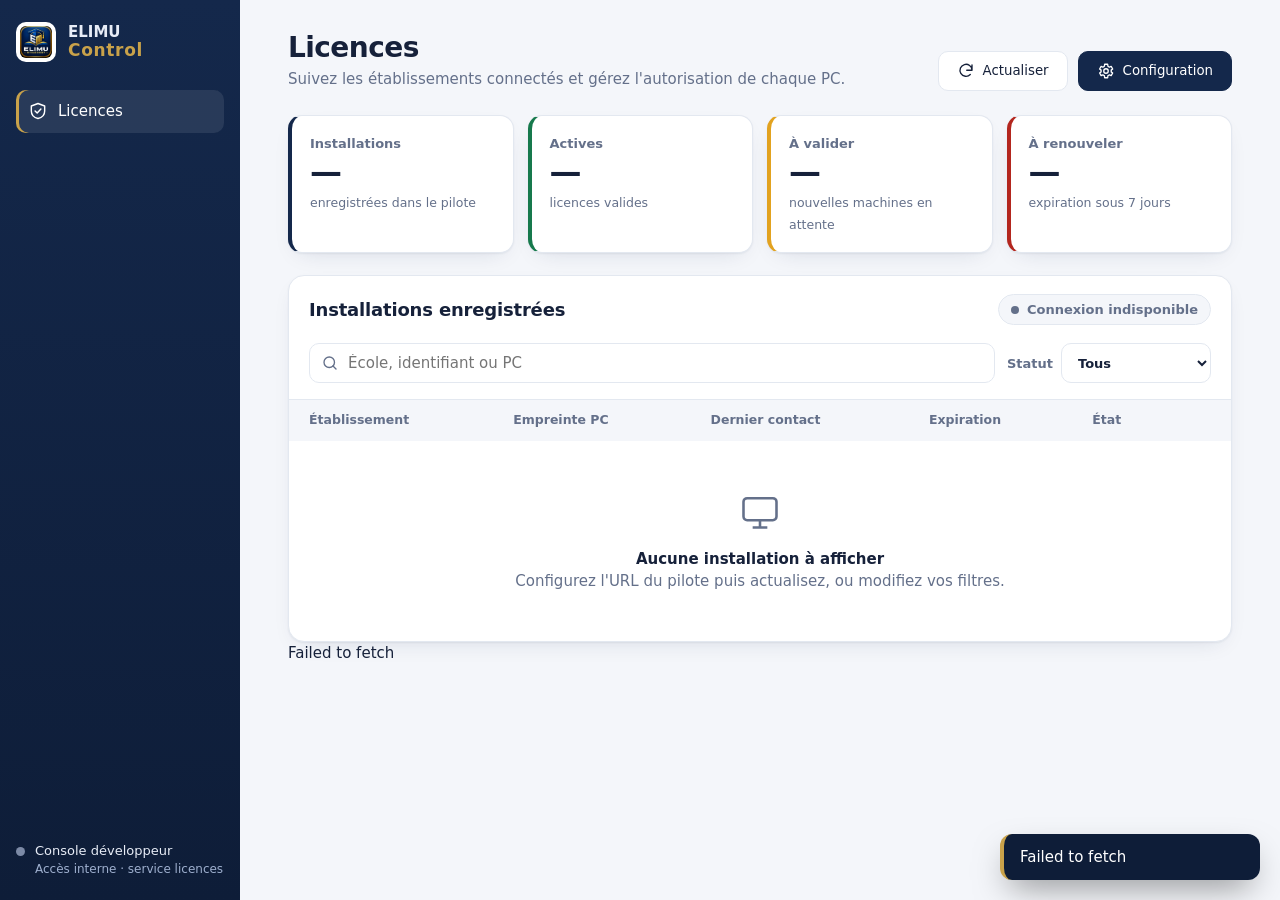
==== index.html @ 023a1b3f "Add files via upload" ====
<!doctype html>
<html lang="fr">
<head>
  <meta charset="utf-8">
  <meta name="viewport" content="width=device-width, initial-scale=1">
  <title>ELIMU Control — Pilote licences</title>
  <link rel="icon" href="./assets/elimu-logo.png">
  <link rel="stylesheet" href="./styles.css?v=20261015-pro">
</head>
<body>
  <div class="shell">
    <aside class="rail">
      <div class="mark"><img src="./assets/elimu-logo.png" alt="ELIMU"><span>ELIMU<b>Control</b></span></div>
      <nav class="rail-nav" aria-label="Navigation"><a href="#" class="on" aria-current="page"><svg viewBox="0 0 24 24"><path d="M12 3l8 3v6c0 4.5-3.2 8-8 9-4.8-1-8-4.5-8-9V6z"/><path d="M8.5 12l2.5 2.5 4.5-5"/></svg>Licences</a></nav>
      <div class="rail-bottom"><span class="dot" id="railDot"></span><div>Console développeur<small>Accès interne · service licences</small></div></div>
    </aside>

    <main>
      <header class="topline">
        <div>
          <h1>Licences</h1>
          <p class="intro">Suivez les établissements connectés et gérez l'autorisation de chaque PC.</p>
        </div>
        <div class="actions">
          <button id="refresh" class="button secondary" type="button"><svg viewBox="0 0 24 24" class="ic"><path d="M20 11a8 8 0 10-2.3 5.7M20 4v7h-7"/></svg><span>Actualiser</span></button>
          <button id="settings" class="button" type="button"><svg viewBox="0 0 24 24" class="ic"><circle cx="12" cy="12" r="3"/><path d="M19 12a7 7 0 00-.1-1.2l2-1.5-2-3.4-2.3 1a7 7 0 00-2-1.2L14.2 3h-4l-.4 2.7a7 7 0 00-2 1.2l-2.3-1-2 3.4 2 1.5a7 7 0 000 2.4l-2 1.5 2 3.4 2.3-1a7 7 0 002 1.2l.4 2.7h4l.4-2.7a7 7 0 002-1.2l2.3 1 2-3.4-2-1.5c.1-.4.1-.8.1-1.2z"/></svg><span>Configuration</span></button>
        </div>
      </header>

      <section class="metrics" aria-label="Résumé">
        <article><span>Installations</span><strong id="total">—</strong><small>enregistrées dans le pilote</small></article>
        <article class="ok"><span>Actives</span><strong id="active">—</strong><small>licences valides</small></article>
        <article class="warn"><span>À valider</span><strong id="pending">—</strong><small>nouvelles machines en attente</small></article>
        <article class="alert"><span>À renouveler</span><strong id="renew">—</strong><small>expiration sous 7 jours</small></article>
      </section>

      <section class="panel table-panel">
        <div class="panel-heading">
          <div><h2>Installations enregistrées</h2><p class="sub" id="count"></p></div>
          <span id="state" class="state">Connexion non configurée</span>
        </div>
        <div class="filters">
          <label class="search"><span class="sr">Rechercher</span><svg viewBox="0 0 24 24" class="ic"><circle cx="11" cy="11" r="7"/><path d="M20 20l-4-4"/></svg><input id="search" type="search" placeholder="École, identifiant ou PC"></label>
          <label class="sel"><span>Statut</span><select id="status"><option value="">Tous</option><option value="EN_ATTENTE">En attente</option><option value="ACTIF">Actif</option><option value="DESACTIVE">Désactivé</option></select></label>
        </div>
        <div class="table-wrap">
          <table>
            <thead><tr><th>Établissement</th><th>Empreinte PC</th><th>Dernier contact</th><th>Expiration</th><th>État</th><th><span class="sr">Actions</span></th></tr></thead>
            <tbody id="rows"></tbody>
          </table>
          <div id="empty" class="empty" hidden><svg viewBox="0 0 24 24"><rect x="3" y="5" width="18" height="12" rx="2"/><path d="M8 21h8M12 17v4"/></svg><b>Aucune installation à afficher</b><p>Configurez l'URL du pilote puis actualisez, ou modifiez vos filtres.</p></div>
        </div>
      </section>
      <div id="message" class="sr" role="status" aria-live="polite"></div>
    </main>
  </div>

  <div id="toasts" class="toasts" aria-hidden="true"></div>

  <dialog id="configDialog">
    <form method="dialog" id="configForm">
      <div class="dialog-head"><div><h2>Connexion au pilote</h2><p>Accès développeur</p></div><button value="cancel" class="close" aria-label="Fermer">×</button></div>
      <label>URL Apps Script pilote<input id="apiUrl" required placeholder="https://script.google.com/macros/s/.../exec"></label>
      <label>Clé API interne <span class="muted">facultatif</span><input id="apiKey" type="password" placeholder="PILOT_API_KEY" autocomplete="off"></label>
      <p class="dialog-help">Cette configuration reste dans ce navigateur. Elle ne concerne aucun des trois portails de l'établissement client.</p>
      <div class="dialog-foot"><button value="cancel" class="button secondary" formnovalidate>Annuler</button><button class="button" value="default">Enregistrer et tester</button></div>
    </form>
  </dialog>

  <dialog id="editDialog">
    <form method="dialog" id="editForm">
      <div class="dialog-head"><div><h2>Gérer l'accès</h2><p>Autorisation du PC</p></div><button value="cancel" class="close" aria-label="Fermer">×</button></div>
      <input id="editSchool" type="hidden"><input id="editPc" type="hidden">
      <p id="editIdentity" class="identity"></p>

      <label>Accès
        <select id="editStatus"><option value="EN_ATTENTE">En attente</option><option value="ACTIF">Actif</option><option value="DESACTIVE">Désactivé</option></select>
      </label>
      <label>Date d'expiration<input id="editDate" type="date"></label>
      <div class="chips" id="dateChips" aria-label="Raccourcis de durée">
        <button type="button" data-days="30">+30 jours</button><button type="button" data-days="90">+90 jours</button><button type="button" data-days="365">+1 an</button>
      </div>

      <p class="hint" id="editHint">En attente : installation restaurée ou nouvellement détectée. Passez à Actif uniquement après vérification de l'établissement et de l'empreinte PC.</p>
      <label class="check" id="verifyRow" hidden><input type="checkbox" id="verify"><span>J'ai vérifié l'établissement et l'empreinte PC.</span></label>

      <div class="diff" id="diff" aria-live="polite"></div>
      <div class="feedback" id="feedback" role="status" aria-live="polite" hidden></div>

      <div class="dialog-foot">
        <button value="cancel" class="button secondary" id="cancel-edit" formnovalidate>Annuler</button>
        <button id="save-edit" class="button save" value="default" disabled><span class="spin" aria-hidden="true"></span><svg viewBox="0 0 24 24" class="tick"><path d="M5 12.5l4.5 4.5L19 7.5"/></svg><span class="lbl">Enregistrer l'accès</span></button>
      </div>
    </form>
  </dialog>

  <script src="./config.js"></script><script src="./app.js"></script><script src="./ui.js"></script>
</body>
</html>
---- styles.css ----
:root{--navy:#14284b;--navy2:#0e1d38;--gold:#c9a24a;--bg:#f4f6fa;--card:#fff;--ink:#16213a;--mut:#64708a;--line:#e3e8f0;--ok:#16794c;--okbg:#e4f5ec;--warn:#9a6200;--warnbg:#fff2d6;--bad:#b3261e;--badbg:#fde8e6;--ring:#3b6fd4;--sh:0 1px 2px rgba(20,40,75,.06),0 8px 24px -12px rgba(20,40,75,.18);color-scheme:light}
@media (prefers-color-scheme:dark){:root{--bg:#0b1324;--card:#121c33;--ink:#e8edf7;--mut:#93a1bd;--line:#223152;--okbg:#10382a;--warnbg:#3b2d0c;--badbg:#401a18;--ok:#5fd39b;--warn:#f0b955;--bad:#ff8d85;--ring:#7fa6f0;--sh:0 8px 24px -12px rgba(0,0,0,.6);color-scheme:dark}}
*{box-sizing:border-box}
body{margin:0;background:var(--bg);color:var(--ink);font:15px/1.5 "Segoe UI Variable","Segoe UI",system-ui,-apple-system,Roboto,sans-serif;-webkit-font-smoothing:antialiased}
h1,h2,p{margin:0}
.sr{position:absolute;width:1px;height:1px;overflow:hidden;clip:rect(0 0 0 0);white-space:nowrap}
:focus-visible{outline:2px solid var(--ring);outline-offset:2px;border-radius:6px}
.ic{width:18px;height:18px;fill:none;stroke:currentColor;stroke-width:1.8;stroke-linecap:round;stroke-linejoin:round;flex:none}

.shell{display:grid;grid-template-columns:240px 1fr;min-height:100vh}
.rail{background:linear-gradient(180deg,var(--navy),var(--navy2));color:#e8edf7;padding:22px 16px;display:flex;flex-direction:column;gap:28px;position:sticky;top:0;height:100vh}
.mark{display:flex;align-items:center;gap:12px;font-weight:600;line-height:1.1}
.mark img{width:40px;height:40px;object-fit:contain;border-radius:10px;background:#fff;padding:4px}
.mark b{display:block;color:var(--gold);font-size:17px;letter-spacing:.04em;font-weight:700}
.rail-nav a{display:flex;align-items:center;gap:10px;padding:10px 12px;border-radius:10px;color:#c9d3e6;text-decoration:none;font-weight:500}
.rail-nav a svg{width:20px;height:20px;fill:none;stroke:currentColor;stroke-width:1.7;stroke-linecap:round;stroke-linejoin:round}
.rail-nav a.on{background:rgba(255,255,255,.09);color:#fff;box-shadow:inset 3px 0 0 var(--gold)}
.rail-bottom{margin-top:auto;display:flex;gap:10px;font-size:13px;color:#e8edf7;align-items:flex-start}
.rail-bottom small{display:block;color:#9fb0cf;font-size:12px}
.dot{width:9px;height:9px;border-radius:50%;background:#7c8aa6;margin-top:6px;flex:none}
.dot.on{background:#4ade80;box-shadow:0 0 0 4px rgba(74,222,128,.18)}

main{padding:32px clamp(18px,4vw,48px) 56px;max-width:1280px;width:100%}
.topline{display:flex;justify-content:space-between;gap:20px;align-items:flex-end;flex-wrap:wrap;margin-bottom:24px}
h1{font-size:28px;letter-spacing:-.02em;line-height:1.15}
.intro{color:var(--mut);margin-top:4px;max-width:60ch}
.actions{display:flex;gap:10px}

.button{display:inline-flex;align-items:center;justify-content:center;gap:8px;min-height:40px;padding:0 18px;border:1px solid var(--navy);background:var(--navy);color:#fff;border-radius:10px;font:600 14px inherit;font-family:inherit;cursor:pointer;transition:background .15s,transform .1s,box-shadow .15s}
.button:hover{background:#1d3866}
.button:active{transform:translateY(1px)}
.button.secondary{background:var(--card);color:var(--ink);border-color:var(--line)}
.button.secondary:hover{background:var(--bg);border-color:var(--mut)}
.button[aria-busy=true] .ic{animation:rot .8s linear infinite}
@media (prefers-color-scheme:dark){.button{background:#2a4a85;border-color:#2a4a85}.button.secondary{background:var(--card)}}

.metrics{display:grid;grid-template-columns:repeat(auto-fit,minmax(200px,1fr));gap:14px;margin-bottom:22px}
.metrics article{background:var(--card);border:1px solid var(--line);border-radius:14px;padding:16px 18px;box-shadow:var(--sh);border-left:4px solid var(--navy)}
.metrics .ok{border-left-color:var(--ok)}.metrics .warn{border-left-color:#e2a21f}.metrics .alert{border-left-color:var(--bad)}
.metrics span{color:var(--mut);font-size:13px;font-weight:600}
.metrics strong{display:block;font-size:32px;line-height:1.15;font-variant-numeric:tabular-nums;letter-spacing:-.02em}
.metrics small{color:var(--mut);font-size:12.5px}

.panel{background:var(--card);border:1px solid var(--line);border-radius:16px;box-shadow:var(--sh);overflow:hidden}
.panel-heading{display:flex;justify-content:space-between;align-items:center;gap:12px;padding:18px 20px 6px}
h2{font-size:18px;letter-spacing:-.01em}
.sub{color:var(--mut);font-size:13px}
.state{display:inline-flex;align-items:center;gap:8px;font-size:13px;font-weight:600;padding:5px 12px;border-radius:99px;background:var(--bg);color:var(--mut);border:1px solid var(--line)}
.state::before{content:"";width:8px;height:8px;border-radius:50%;background:currentColor}
.state.ok{background:var(--okbg);color:var(--ok);border-color:transparent}
.state.error{background:var(--badbg);color:var(--bad);border-color:transparent}
.filters{display:flex;gap:12px;padding:12px 20px 16px;flex-wrap:wrap;border-bottom:1px solid var(--line)}
.search{position:relative;flex:1 1 280px}
.search .ic{position:absolute;left:12px;top:11px;color:var(--mut)}
.search input{padding-left:38px}
.sel{display:flex;align-items:center;gap:8px;color:var(--mut);font-size:13px;font-weight:600}
input,select{font:inherit;color:var(--ink);background:var(--card);border:1px solid var(--line);border-radius:10px;min-height:40px;padding:0 12px;width:100%;transition:border-color .15s,box-shadow .15s}
select{width:auto;min-width:150px}
input:hover,select:hover{border-color:var(--mut)}
input:focus,select:focus{outline:none;border-color:var(--ring);box-shadow:0 0 0 3px color-mix(in srgb,var(--ring) 25%,transparent)}

.table-wrap{overflow-x:auto}
table{width:100%;border-collapse:collapse;min-width:760px}
th{text-align:left;font-size:12.5px;color:var(--mut);font-weight:600;padding:11px 20px;background:var(--bg);white-space:nowrap}
td{padding:14px 20px;border-top:1px solid var(--line);vertical-align:middle}
tbody tr:first-child td{border-top:0}
tbody tr{transition:background .12s}
tbody tr:hover{background:color-mix(in srgb,var(--bg) 70%,transparent)}
td:nth-child(2){font-family:ui-monospace,"Cascadia Mono",Consolas,monospace;font-size:13px;color:var(--mut)}
td button{min-height:34px;padding:0 14px;border-radius:8px;border:1px solid var(--line);background:var(--card);color:var(--ink);font:600 13px inherit;font-family:inherit;cursor:pointer;transition:all .15s}
td button:hover{border-color:var(--navy);background:var(--navy);color:#fff}
.badge{display:inline-flex;align-items:center;gap:6px;padding:3px 10px;border-radius:99px;font-size:12.5px;font-weight:600;white-space:nowrap}
.badge::before{content:"";width:7px;height:7px;border-radius:50%;background:currentColor}
.badge.ACTIF{background:var(--okbg);color:var(--ok)}.badge.EN_ATTENTE{background:var(--warnbg);color:var(--warn)}.badge.DESACTIVE{background:var(--badbg);color:var(--bad)}
.empty{text-align:center;padding:48px 20px;color:var(--mut)}
.empty svg{width:44px;height:44px;fill:none;stroke:currentColor;stroke-width:1.4;margin-bottom:8px}
.empty b{display:block;color:var(--ink)}

dialog{border:0;border-radius:18px;padding:0;width:min(520px,calc(100vw - 28px));background:var(--card);color:var(--ink);box-shadow:0 30px 80px -20px rgba(8,16,36,.55)}
dialog::backdrop{background:rgba(10,18,36,.55);backdrop-filter:blur(3px)}
dialog[open]{animation:pop .2s ease-out}
dialog form{padding:22px 24px 20px;display:grid;gap:14px}
dialog label{display:grid;gap:6px;font-weight:600;font-size:14px}
.muted{color:var(--mut);font-weight:400;font-size:12.5px}
.dialog-head{display:flex;justify-content:space-between;align-items:flex-start;gap:12px}
.dialog-head p{color:var(--mut);font-size:13px}
.close{width:34px;height:34px;border-radius:8px;border:0;background:transparent;color:var(--mut);font-size:22px;cursor:pointer;line-height:1}
.close:hover{background:var(--bg);color:var(--ink)}
.identity{background:var(--bg);border:1px solid var(--line);border-radius:10px;padding:10px 12px;font-size:14px}
.identity b{display:block}.identity span{font:12.5px ui-monospace,Consolas,monospace;color:var(--mut)}
.chips{display:flex;gap:8px;flex-wrap:wrap;margin-top:-6px}
.chips button{border:1px solid var(--line);background:var(--card);color:var(--ink);border-radius:99px;padding:4px 12px;font:600 12.5px inherit;font-family:inherit;cursor:pointer}
.chips button:hover{border-color:var(--navy);background:var(--bg)}
.hint,.dialog-help{font-size:13px;color:var(--mut);background:var(--bg);border-radius:10px;padding:10px 12px}
.check{grid-template-columns:auto 1fr;align-items:start;gap:10px!important;font-weight:500!important;background:var(--warnbg);color:var(--warn);padding:10px 12px;border-radius:10px;cursor:pointer}
.check input{width:18px;min-height:18px;margin:2px 0 0}
.diff{display:grid;gap:6px}
.diff:empty{display:none}
.diff div{display:flex;gap:8px;align-items:center;font-size:13.5px;padding:8px 12px;border-radius:10px;background:var(--bg);flex-wrap:wrap}
.diff em{font-style:normal;color:var(--mut);min-width:84px}.diff s{color:var(--mut)}.diff b{color:var(--ink)}
.feedback{border-radius:10px;padding:10px 12px;font-size:14px;font-weight:600;display:flex;gap:8px;align-items:center}
.feedback.ok{background:var(--okbg);color:var(--ok)}.feedback.error{background:var(--badbg);color:var(--bad)}.feedback.busy{background:var(--bg);color:var(--mut)}
.dialog-foot{display:flex;justify-content:flex-end;gap:10px;margin-top:4px}

.save{min-width:190px;position:relative}
.save:disabled{opacity:.45;cursor:not-allowed}
.save .spin,.save .tick{display:none}
.spin{width:16px;height:16px;border:2px solid rgba(255,255,255,.4);border-top-color:#fff;border-radius:50%;animation:rot .7s linear infinite}
.tick{width:18px;height:18px;fill:none;stroke:#fff;stroke-width:2.6;stroke-linecap:round;stroke-linejoin:round;stroke-dasharray:24;stroke-dashoffset:24}
.save[data-s=saving]{cursor:progress}.save[data-s=saving] .spin{display:block}
.save[data-s=success]{background:var(--ok);border-color:var(--ok)}.save[data-s=success] .tick{display:block;animation:draw .35s ease-out forwards}
.save[data-s=error]{background:var(--bad);border-color:var(--bad)}

.toasts{position:fixed;right:20px;bottom:20px;display:grid;gap:10px;z-index:99;pointer-events:none}
.toast{pointer-events:auto;display:flex;gap:10px;align-items:center;min-width:260px;max-width:380px;padding:12px 16px;border-radius:12px;background:var(--navy2);color:#fff;font-weight:500;box-shadow:0 14px 34px -10px rgba(0,0,0,.5);border-left:4px solid var(--gold);animation:slide .25s ease-out}
.toast.ok{border-left-color:#4ade80}.toast.error{border-left-color:#ff6b61}
.toast.out{opacity:0;transform:translateY(8px);transition:.25s}

@keyframes rot{to{transform:rotate(360deg)}}@keyframes draw{to{stroke-dashoffset:0}}
@keyframes pop{from{opacity:0;transform:translateY(8px) scale(.98)}}@keyframes slide{from{opacity:0;transform:translateX(16px)}}
@media (max-width:860px){.shell{grid-template-columns:1fr}.rail{position:static;height:auto;flex-direction:row;align-items:center;padding:12px 16px}.rail-nav,.rail-bottom{display:none}}
@media (prefers-reduced-motion:reduce){*,::before,::after{animation-duration:.01ms!important;transition-duration:.01ms!important}}
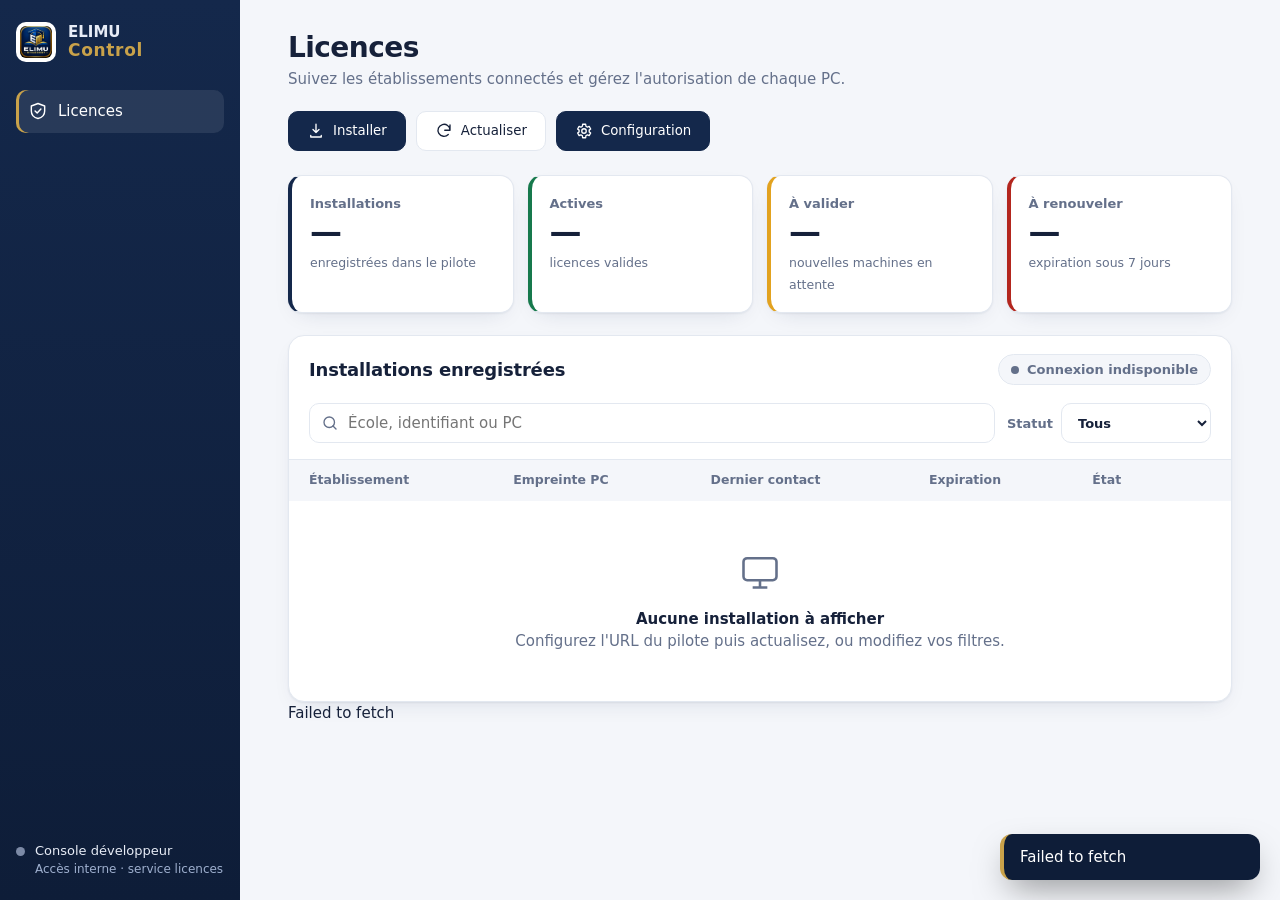
==== commit 6ac4ba7a: "Add files via upload" ====
--- a/index.html
+++ b/index.html
@@ -2,10 +2,16 @@
 <html lang="fr">
 <head>
   <meta charset="utf-8">
-  <meta name="viewport" content="width=device-width, initial-scale=1">
+  <meta name="viewport" content="width=device-width, initial-scale=1, viewport-fit=cover">
+  <meta name="theme-color" content="#14284b">
+  <meta name="apple-mobile-web-app-capable" content="yes">
+  <meta name="apple-mobile-web-app-status-bar-style" content="black-translucent">
+  <meta name="apple-mobile-web-app-title" content="ELIMU Control">
   <title>ELIMU Control — Pilote licences</title>
   <link rel="icon" href="./assets/elimu-logo.png">
-  <link rel="stylesheet" href="./styles.css?v=20261015-pro">
+  <link rel="apple-touch-icon" href="./assets/elimu-logo.png">
+  <link rel="manifest" href="./manifest.webmanifest">
+  <link rel="stylesheet" href="./styles.css?v=20261020-mobile">
 </head>
 <body>
   <div class="shell">
@@ -22,6 +28,7 @@
           <p class="intro">Suivez les établissements connectés et gérez l'autorisation de chaque PC.</p>
         </div>
         <div class="actions">
+          <button id="install" class="button install" type="button"><svg viewBox="0 0 24 24" class="ic"><path d="M12 3v11m0 0 4-4m-4 4-4-4M5 18v2h14v-2"/></svg><span>Installer</span></button>
           <button id="refresh" class="button secondary" type="button"><svg viewBox="0 0 24 24" class="ic"><path d="M20 11a8 8 0 10-2.3 5.7M20 4v7h-7"/></svg><span>Actualiser</span></button>
           <button id="settings" class="button" type="button"><svg viewBox="0 0 24 24" class="ic"><circle cx="12" cy="12" r="3"/><path d="M19 12a7 7 0 00-.1-1.2l2-1.5-2-3.4-2.3 1a7 7 0 00-2-1.2L14.2 3h-4l-.4 2.7a7 7 0 00-2 1.2l-2.3-1-2 3.4 2 1.5a7 7 0 000 2.4l-2 1.5 2 3.4 2.3-1a7 7 0 002 1.2l.4 2.7h4l.4-2.7a7 7 0 002-1.2l2.3 1 2-3.4-2-1.5c.1-.4.1-.8.1-1.2z"/></svg><span>Configuration</span></button>
         </div>
--- a/styles.css
+++ b/styles.css
@@ -25,6 +25,7 @@
 h1{font-size:28px;letter-spacing:-.02em;line-height:1.15}
 .intro{color:var(--mut);margin-top:4px;max-width:60ch}
 .actions{display:flex;gap:10px}
+.install{background:var(--gold);border-color:var(--gold);color:#1a2740}.install:hover{background:#ddb95e;border-color:#ddb95e}.install.ready{box-shadow:0 0 0 4px rgba(201,162,74,.2)}
 
 .button{display:inline-flex;align-items:center;justify-content:center;gap:8px;min-height:40px;padding:0 18px;border:1px solid var(--navy);background:var(--navy);color:#fff;border-radius:10px;font:600 14px inherit;font-family:inherit;cursor:pointer;transition:background .15s,transform .1s,box-shadow .15s}
 .button:hover{background:#1d3866}
@@ -118,5 +119,18 @@
 
 @keyframes rot{to{transform:rotate(360deg)}}@keyframes draw{to{stroke-dashoffset:0}}
 @keyframes pop{from{opacity:0;transform:translateY(8px) scale(.98)}}@keyframes slide{from{opacity:0;transform:translateX(16px)}}
-@media (max-width:860px){.shell{grid-template-columns:1fr}.rail{position:static;height:auto;flex-direction:row;align-items:center;padding:12px 16px}.rail-nav,.rail-bottom{display:none}}
+@media (max-width:860px){
+  .shell{grid-template-columns:1fr}.rail{position:sticky;z-index:10;top:0;height:auto;flex-direction:row;align-items:center;padding:10px 16px;box-shadow:0 3px 18px rgba(8,16,36,.2)}.rail-nav,.rail-bottom{display:none}
+  main{padding:24px 20px 42px;max-width:none}.topline{align-items:stretch}.actions{flex-wrap:wrap}.actions .button{flex:1 1 150px}
+  .panel-heading{padding-left:16px;padding-right:16px}.filters{padding-left:16px;padding-right:16px}
+}
+@media (max-width:640px){
+  body{font-size:14px}.rail{padding:9px 12px}.mark img{width:36px;height:36px}.mark b{font-size:15px}.mark span{font-size:14px}
+  main{padding:18px 12px calc(32px + env(safe-area-inset-bottom))}.topline{gap:14px;margin-bottom:18px}h1{font-size:25px}.intro{font-size:13px}.actions{display:grid;grid-template-columns:repeat(2,minmax(0,1fr));gap:8px}.actions .button{min-height:44px;padding:0 10px;font-size:13px}
+  .metrics{grid-template-columns:repeat(2,minmax(0,1fr));gap:10px;margin-bottom:14px}.metrics article{padding:13px 12px;border-radius:12px}.metrics strong{font-size:27px}.metrics span{font-size:12px}.metrics small{font-size:11px;line-height:1.3;display:block;margin-top:3px}
+  .panel{border-radius:13px}.panel-heading{display:block;padding:16px 14px 8px}.panel-heading h2{font-size:17px}.state{margin-top:10px;font-size:12px}.filters{display:grid;grid-template-columns:1fr;gap:10px;padding:12px 14px 14px}.sel{display:grid;grid-template-columns:1fr;gap:5px;align-items:stretch}.sel select{width:100%}.search input,input,select{min-height:44px}
+  .table-wrap{overflow:visible}table{min-width:0;display:block}thead{position:absolute;width:1px;height:1px;overflow:hidden;clip:rect(0 0 0 0);white-space:nowrap}tbody{display:grid;gap:10px;padding:10px}tbody tr{display:grid;grid-template-columns:1fr auto;background:var(--card);border:1px solid var(--line);border-radius:12px;overflow:hidden;box-shadow:0 3px 12px rgba(20,40,75,.06)}tbody tr:hover{background:var(--card)}td{display:flex;justify-content:space-between;align-items:center;gap:12px;padding:9px 11px;border-top:0;font-size:13px;min-width:0}td::before{content:attr(data-label);color:var(--mut);font-size:11px;font-weight:600;flex:none}td:first-child{grid-column:1/-1;display:block;padding:13px 11px 7px;border-bottom:1px solid var(--line)}td:first-child::before{display:none}td:first-child b,td:first-child small{display:block}td:first-child b{font-size:14px}td:first-child small{margin-top:2px}td:nth-child(2){font-size:12px}td:nth-child(5){justify-content:flex-end}td:last-child{grid-column:1/-1;padding:10px 11px 12px;border-top:1px solid var(--line)}td:last-child::before{display:none}td:last-child button{width:100%;min-height:40px;background:var(--navy);color:#fff;border-color:var(--navy)}td.empty{display:block;grid-column:1/-1;border:0;padding:28px 14px;text-align:center}td.empty::before{display:none}
+  .empty{padding:30px 14px}.toasts{left:12px;right:12px;bottom:calc(12px + env(safe-area-inset-bottom))}.toast{min-width:0;max-width:none}
+  dialog{width:100%;max-width:none;max-height:92dvh;margin:auto 0 0;border-radius:18px 18px 0 0}dialog form{padding:20px 16px calc(18px + env(safe-area-inset-bottom))}.dialog-foot{flex-direction:column-reverse}.dialog-foot .button{width:100%;min-height:44px}
+}
 @media (prefers-reduced-motion:reduce){*,::before,::after{animation-duration:.01ms!important;transition-duration:.01ms!important}}
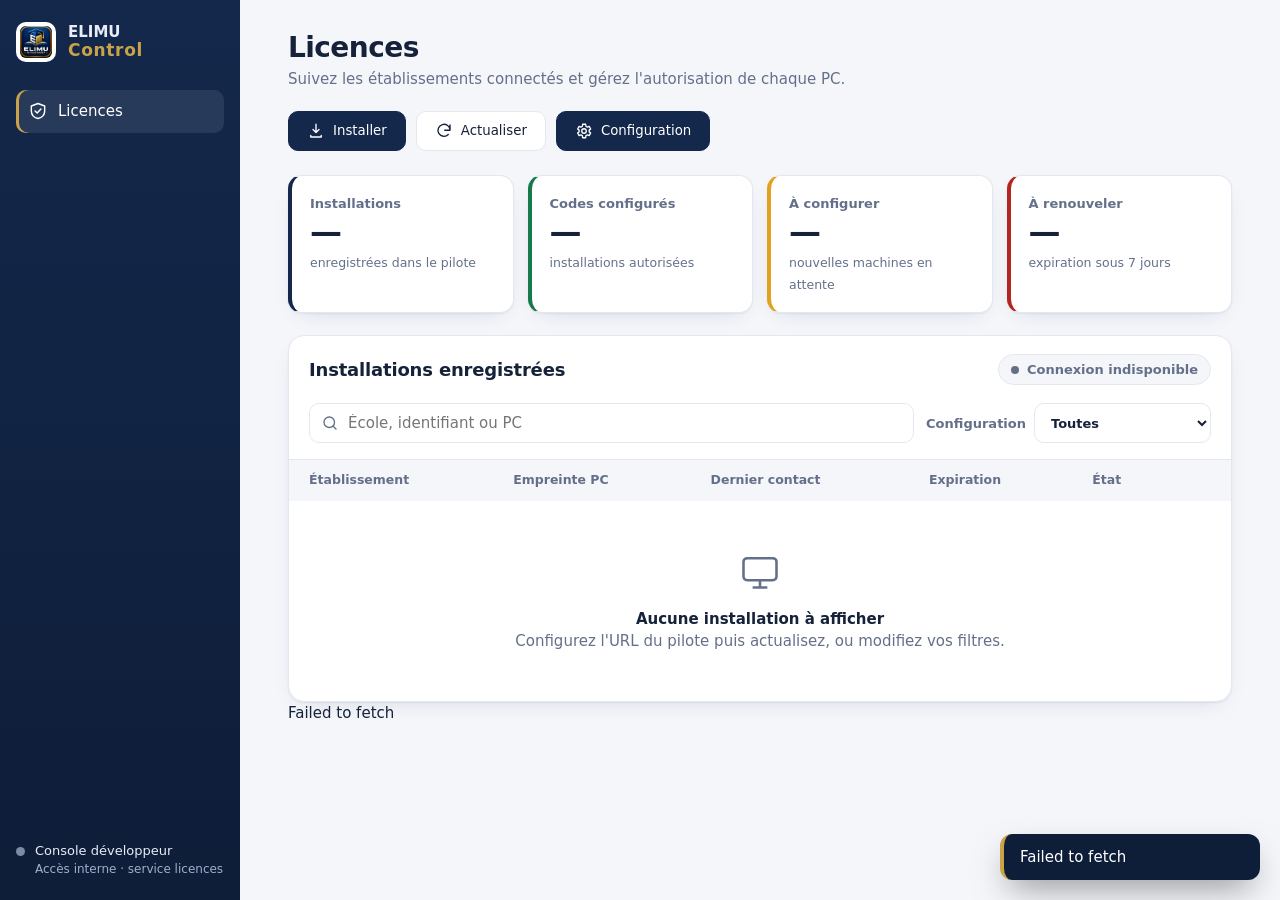
==== commit 22ae24f3: "Add files via upload" ====
--- a/index.html
+++ b/index.html
@@ -36,8 +36,8 @@
 
       <section class="metrics" aria-label="Résumé">
         <article><span>Installations</span><strong id="total">—</strong><small>enregistrées dans le pilote</small></article>
-        <article class="ok"><span>Actives</span><strong id="active">—</strong><small>licences valides</small></article>
-        <article class="warn"><span>À valider</span><strong id="pending">—</strong><small>nouvelles machines en attente</small></article>
+        <article class="ok"><span>Codes configurés</span><strong id="active">—</strong><small>installations autorisées</small></article>
+        <article class="warn"><span>À configurer</span><strong id="pending">—</strong><small>nouvelles machines en attente</small></article>
         <article class="alert"><span>À renouveler</span><strong id="renew">—</strong><small>expiration sous 7 jours</small></article>
       </section>
 
@@ -48,7 +48,7 @@
         </div>
         <div class="filters">
           <label class="search"><span class="sr">Rechercher</span><svg viewBox="0 0 24 24" class="ic"><circle cx="11" cy="11" r="7"/><path d="M20 20l-4-4"/></svg><input id="search" type="search" placeholder="École, identifiant ou PC"></label>
-          <label class="sel"><span>Statut</span><select id="status"><option value="">Tous</option><option value="EN_ATTENTE">En attente</option><option value="ACTIF">Actif</option><option value="DESACTIVE">Désactivé</option></select></label>
+          <label class="sel"><span>Configuration</span><select id="status"><option value="">Toutes</option><option value="CONFIGURE">Code configuré</option><option value="A_CONFIGURER">Code à configurer</option></select></label>
         </div>
         <div class="table-wrap">
           <table>
@@ -80,16 +80,13 @@
       <input id="editSchool" type="hidden"><input id="editPc" type="hidden">
       <p id="editIdentity" class="identity"></p>
 
-      <label>Accès
-        <select id="editStatus"><option value="EN_ATTENTE">En attente</option><option value="ACTIF">Actif</option><option value="DESACTIVE">Désactivé</option></select>
-      </label>
+      <label>Code de licence (6 chiffres)<input id="editCode" inputmode="numeric" pattern="[0-9]{6}" maxlength="6" placeholder="Ex. 123456" autocomplete="off"></label>
       <label>Date d'expiration<input id="editDate" type="date"></label>
       <div class="chips" id="dateChips" aria-label="Raccourcis de durée">
         <button type="button" data-days="30">+30 jours</button><button type="button" data-days="90">+90 jours</button><button type="button" data-days="365">+1 an</button>
       </div>
 
-      <p class="hint" id="editHint">En attente : installation restaurée ou nouvellement détectée. Passez à Actif uniquement après vérification de l'établissement et de l'empreinte PC.</p>
-      <label class="check" id="verifyRow" hidden><input type="checkbox" id="verify"><span>J'ai vérifié l'établissement et l'empreinte PC.</span></label>
+      <p class="hint" id="editHint">Le logiciel sera autorisé uniquement si le code de ce pilote correspond au fichier licence du client. Le code actuel n'est jamais affiché.</p>
 
       <div class="diff" id="diff" aria-live="polite"></div>
       <div class="feedback" id="feedback" role="status" aria-live="polite" hidden></div>
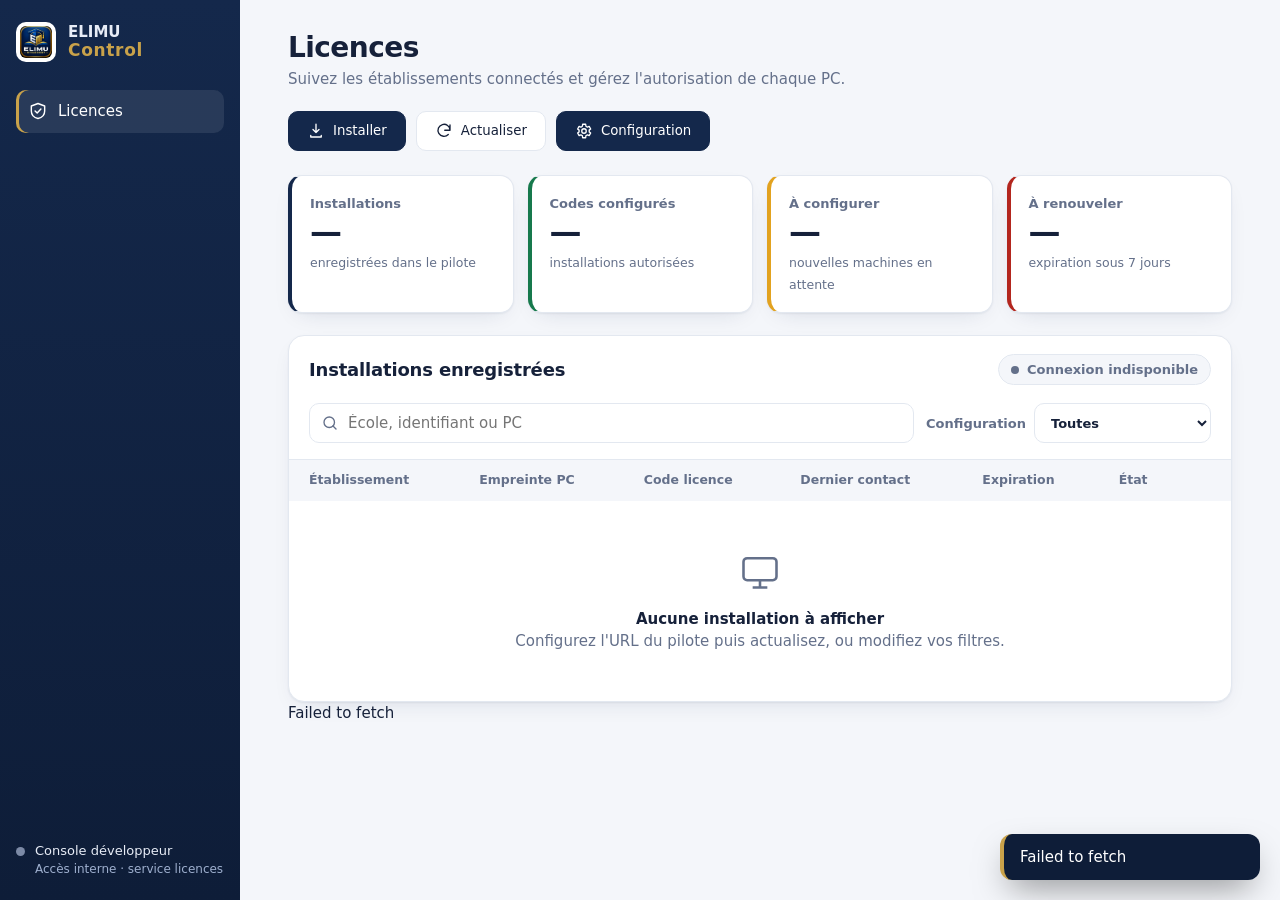
==== commit c576d157: "Add files via upload" ====
--- a/index.html
+++ b/index.html
@@ -52,7 +52,7 @@
         </div>
         <div class="table-wrap">
           <table>
-            <thead><tr><th>Établissement</th><th>Empreinte PC</th><th>Dernier contact</th><th>Expiration</th><th>État</th><th><span class="sr">Actions</span></th></tr></thead>
+            <thead><tr><th>Établissement</th><th>Empreinte PC</th><th>Code licence</th><th>Dernier contact</th><th>Expiration</th><th>État</th><th><span class="sr">Actions</span></th></tr></thead>
             <tbody id="rows"></tbody>
           </table>
           <div id="empty" class="empty" hidden><svg viewBox="0 0 24 24"><rect x="3" y="5" width="18" height="12" rx="2"/><path d="M8 21h8M12 17v4"/></svg><b>Aucune installation à afficher</b><p>Configurez l'URL du pilote puis actualisez, ou modifiez vos filtres.</p></div>
@@ -68,7 +68,6 @@
     <form method="dialog" id="configForm">
       <div class="dialog-head"><div><h2>Connexion au pilote</h2><p>Accès développeur</p></div><button value="cancel" class="close" aria-label="Fermer">×</button></div>
       <label>URL Apps Script pilote<input id="apiUrl" required placeholder="https://script.google.com/macros/s/.../exec"></label>
-      <label>Clé API interne <span class="muted">facultatif</span><input id="apiKey" type="password" placeholder="PILOT_API_KEY" autocomplete="off"></label>
       <p class="dialog-help">Cette configuration reste dans ce navigateur. Elle ne concerne aucun des trois portails de l'établissement client.</p>
       <div class="dialog-foot"><button value="cancel" class="button secondary" formnovalidate>Annuler</button><button class="button" value="default">Enregistrer et tester</button></div>
     </form>
--- a/styles.css
+++ b/styles.css
@@ -134,3 +134,6 @@
   dialog{width:100%;max-width:none;max-height:92dvh;margin:auto 0 0;border-radius:18px 18px 0 0}dialog form{padding:20px 16px calc(18px + env(safe-area-inset-bottom))}.dialog-foot{flex-direction:column-reverse}.dialog-foot .button{width:100%;min-height:44px}
 }
 @media (prefers-reduced-motion:reduce){*,::before,::after{animation-duration:.01ms!important;transition-duration:.01ms!important}}
+ .inline-code { display:flex; gap:.4rem; align-items:center; min-width:12rem; }
+ .table-code { width:6.5rem; font:inherit; font-weight:700; letter-spacing:.08em; }
+ .save-code { white-space:nowrap; }
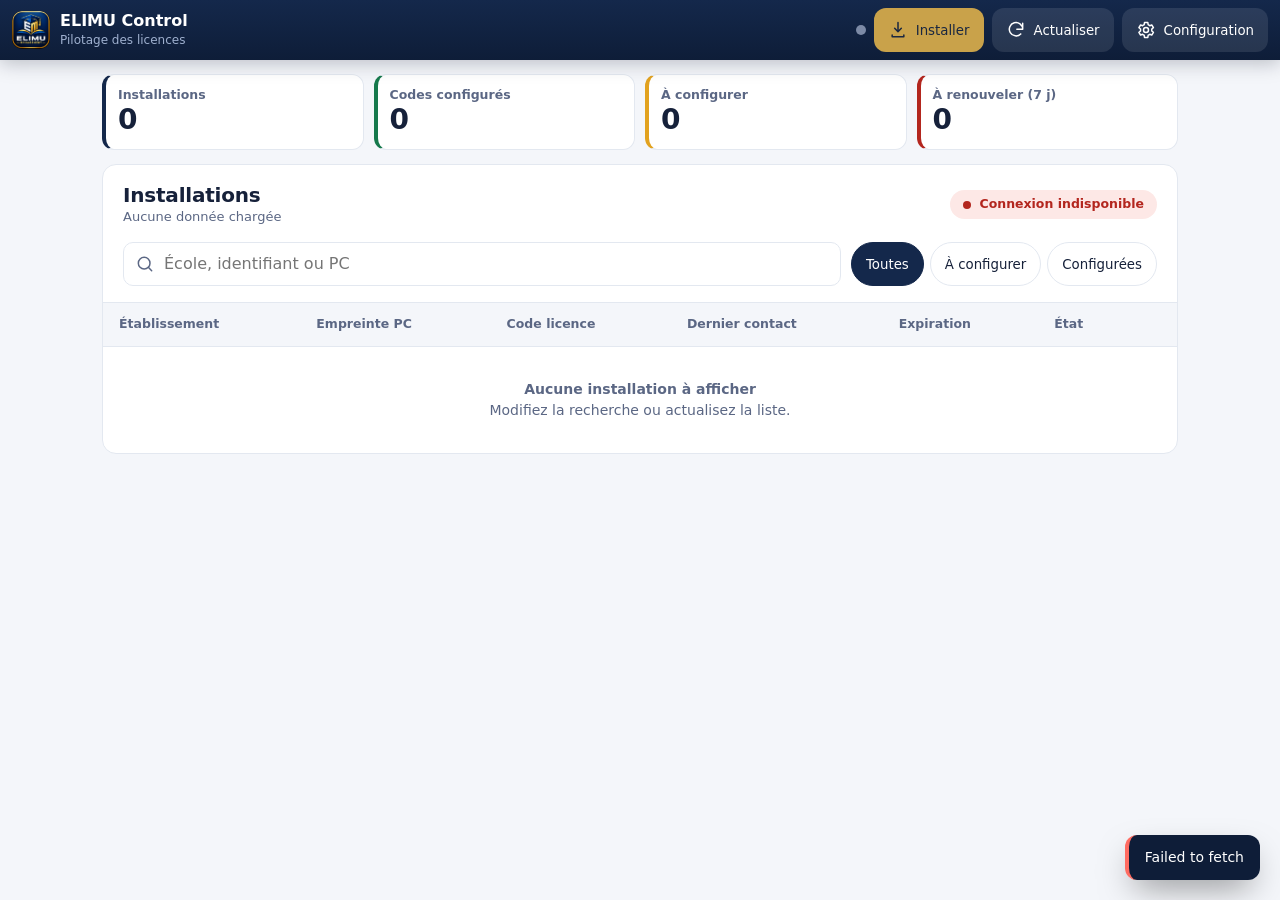
==== commit 2d6a7685: "Add files via upload" ====
--- a/index.html
+++ b/index.html
@@ -5,98 +5,84 @@
   <meta name="viewport" content="width=device-width, initial-scale=1, viewport-fit=cover">
   <meta name="theme-color" content="#14284b">
   <meta name="apple-mobile-web-app-capable" content="yes">
+  <meta name="mobile-web-app-capable" content="yes">
   <meta name="apple-mobile-web-app-status-bar-style" content="black-translucent">
   <meta name="apple-mobile-web-app-title" content="ELIMU Control">
   <title>ELIMU Control — Pilote licences</title>
-  <link rel="icon" href="./assets/elimu-logo.png">
-  <link rel="apple-touch-icon" href="./assets/elimu-logo.png">
+  <link rel="icon" href="./assets/icon-192.png">
+  <link rel="apple-touch-icon" href="./assets/icon-192.png">
   <link rel="manifest" href="./manifest.webmanifest">
-  <link rel="stylesheet" href="./styles.css?v=20261020-mobile">
+  <link rel="stylesheet" href="./styles.css?v=20261021-m1">
 </head>
 <body>
-  <div class="shell">
-    <aside class="rail">
-      <div class="mark"><img src="./assets/elimu-logo.png" alt="ELIMU"><span>ELIMU<b>Control</b></span></div>
-      <nav class="rail-nav" aria-label="Navigation"><a href="#" class="on" aria-current="page"><svg viewBox="0 0 24 24"><path d="M12 3l8 3v6c0 4.5-3.2 8-8 9-4.8-1-8-4.5-8-9V6z"/><path d="M8.5 12l2.5 2.5 4.5-5"/></svg>Licences</a></nav>
-      <div class="rail-bottom"><span class="dot" id="railDot"></span><div>Console développeur<small>Accès interne · service licences</small></div></div>
-    </aside>
+  <header class="bar">
+    <div class="brand"><img src="./assets/elimu-logo.png" alt="" width="38" height="38"><div><b>ELIMU Control</b><small>Pilotage des licences</small></div></div>
+    <span class="dot" id="dot" title="État de la connexion"></span>
+    <button id="install" class="ibtn gold" type="button" aria-label="Installer l'application"><svg viewBox="0 0 24 24" class="ic"><path d="M12 3v11m0 0 4-4m-4 4-4-4M5 18v2h14v-2"/></svg><span>Installer</span></button>
+    <button id="refresh" class="ibtn" type="button" aria-label="Actualiser"><svg viewBox="0 0 24 24" class="ic"><path d="M20 11a8 8 0 10-2.3 5.7M20 4v7h-7"/></svg><span>Actualiser</span></button>
+    <button id="settings" class="ibtn" type="button" aria-label="Configuration"><svg viewBox="0 0 24 24" class="ic"><circle cx="12" cy="12" r="3"/><path d="M19 12a7 7 0 00-.1-1.2l2-1.5-2-3.4-2.3 1a7 7 0 00-2-1.2L14.2 3h-4l-.4 2.7a7 7 0 00-2 1.2l-2.3-1-2 3.4 2 1.5a7 7 0 000 2.4l-2 1.5 2 3.4 2.3-1a7 7 0 002 1.2l.4 2.7h4l.4-2.7a7 7 0 002-1.2l2.3 1 2-3.4-2-1.5c.1-.4.1-.8.1-1.2z"/></svg><span>Configuration</span></button>
+  </header>
 
-    <main>
-      <header class="topline">
-        <div>
-          <h1>Licences</h1>
-          <p class="intro">Suivez les établissements connectés et gérez l'autorisation de chaque PC.</p>
+  <main>
+    <section class="metrics" aria-label="Résumé">
+      <article><span>Installations</span><strong id="total">—</strong></article>
+      <article class="ok"><span>Codes configurés</span><strong id="active">—</strong></article>
+      <article class="warn"><span>À configurer</span><strong id="pending">—</strong></article>
+      <article class="alert"><span>À renouveler (7 j)</span><strong id="renew">—</strong></article>
+    </section>
+
+    <section class="panel">
+      <div class="panel-head">
+        <div><h1>Installations</h1><p class="sub" id="count">Aucune donnée chargée</p></div>
+        <span id="state" class="state">Connexion non configurée</span>
+      </div>
+      <div class="filters">
+        <label class="search"><span class="sr">Rechercher</span><svg viewBox="0 0 24 24" class="ic"><circle cx="11" cy="11" r="7"/><path d="M20 20l-4-4"/></svg><input id="search" type="search" placeholder="École, identifiant ou PC" autocomplete="off"></label>
+        <div class="seg" id="chips" role="group" aria-label="Filtrer par configuration">
+          <button type="button" data-f="" aria-pressed="true">Toutes</button>
+          <button type="button" data-f="A_CONFIGURER" aria-pressed="false">À configurer</button>
+          <button type="button" data-f="CONFIGURE" aria-pressed="false">Configurées</button>
         </div>
-        <div class="actions">
-          <button id="install" class="button install" type="button"><svg viewBox="0 0 24 24" class="ic"><path d="M12 3v11m0 0 4-4m-4 4-4-4M5 18v2h14v-2"/></svg><span>Installer</span></button>
-          <button id="refresh" class="button secondary" type="button"><svg viewBox="0 0 24 24" class="ic"><path d="M20 11a8 8 0 10-2.3 5.7M20 4v7h-7"/></svg><span>Actualiser</span></button>
-          <button id="settings" class="button" type="button"><svg viewBox="0 0 24 24" class="ic"><circle cx="12" cy="12" r="3"/><path d="M19 12a7 7 0 00-.1-1.2l2-1.5-2-3.4-2.3 1a7 7 0 00-2-1.2L14.2 3h-4l-.4 2.7a7 7 0 00-2 1.2l-2.3-1-2 3.4 2 1.5a7 7 0 000 2.4l-2 1.5 2 3.4 2.3-1a7 7 0 002 1.2l.4 2.7h4l.4-2.7a7 7 0 002-1.2l2.3 1 2-3.4-2-1.5c.1-.4.1-.8.1-1.2z"/></svg><span>Configuration</span></button>
-        </div>
-      </header>
-
-      <section class="metrics" aria-label="Résumé">
-        <article><span>Installations</span><strong id="total">—</strong><small>enregistrées dans le pilote</small></article>
-        <article class="ok"><span>Codes configurés</span><strong id="active">—</strong><small>installations autorisées</small></article>
-        <article class="warn"><span>À configurer</span><strong id="pending">—</strong><small>nouvelles machines en attente</small></article>
-        <article class="alert"><span>À renouveler</span><strong id="renew">—</strong><small>expiration sous 7 jours</small></article>
-      </section>
-
-      <section class="panel table-panel">
-        <div class="panel-heading">
-          <div><h2>Installations enregistrées</h2><p class="sub" id="count"></p></div>
-          <span id="state" class="state">Connexion non configurée</span>
-        </div>
-        <div class="filters">
-          <label class="search"><span class="sr">Rechercher</span><svg viewBox="0 0 24 24" class="ic"><circle cx="11" cy="11" r="7"/><path d="M20 20l-4-4"/></svg><input id="search" type="search" placeholder="École, identifiant ou PC"></label>
-          <label class="sel"><span>Configuration</span><select id="status"><option value="">Toutes</option><option value="CONFIGURE">Code configuré</option><option value="A_CONFIGURER">Code à configurer</option></select></label>
-        </div>
-        <div class="table-wrap">
-          <table>
-            <thead><tr><th>Établissement</th><th>Empreinte PC</th><th>Code licence</th><th>Dernier contact</th><th>Expiration</th><th>État</th><th><span class="sr">Actions</span></th></tr></thead>
-            <tbody id="rows"></tbody>
-          </table>
-          <div id="empty" class="empty" hidden><svg viewBox="0 0 24 24"><rect x="3" y="5" width="18" height="12" rx="2"/><path d="M8 21h8M12 17v4"/></svg><b>Aucune installation à afficher</b><p>Configurez l'URL du pilote puis actualisez, ou modifiez vos filtres.</p></div>
-        </div>
-      </section>
-      <div id="message" class="sr" role="status" aria-live="polite"></div>
-    </main>
-  </div>
+      </div>
+      <table>
+        <thead><tr><th>Établissement</th><th>Empreinte PC</th><th>Code licence</th><th>Dernier contact</th><th>Expiration</th><th>État</th><th><span class="sr">Actions</span></th></tr></thead>
+        <tbody id="rows"></tbody>
+      </table>
+    </section>
+    <div id="message" class="sr" role="status" aria-live="polite"></div>
+  </main>
 
   <div id="toasts" class="toasts" aria-hidden="true"></div>
 
   <dialog id="configDialog">
-    <form method="dialog" id="configForm">
-      <div class="dialog-head"><div><h2>Connexion au pilote</h2><p>Accès développeur</p></div><button value="cancel" class="close" aria-label="Fermer">×</button></div>
-      <label>URL Apps Script pilote<input id="apiUrl" required placeholder="https://script.google.com/macros/s/.../exec"></label>
-      <p class="dialog-help">Cette configuration reste dans ce navigateur. Elle ne concerne aucun des trois portails de l'établissement client.</p>
-      <div class="dialog-foot"><button value="cancel" class="button secondary" formnovalidate>Annuler</button><button class="button" value="default">Enregistrer et tester</button></div>
+    <form id="configForm">
+      <div class="dialog-head"><div><h2>Connexion au pilote</h2><p>Accès développeur</p></div><button type="button" class="close" data-close aria-label="Fermer">×</button></div>
+      <label>URL Apps Script pilote<input id="apiUrl" type="url" required placeholder="https://script.google.com/macros/s/.../exec" autocomplete="off"></label>
+      <label>Numéro du service client<input id="supportPhone" type="tel" inputmode="tel" placeholder="+243…" autocomplete="tel"></label>
+      <p class="help">Ce numéro s'affiche sur la page de contact d'ELIMU lorsque la licence d'un client est interrompue. L'URL reste dans ce navigateur.</p>
+      <div class="dialog-foot"><button type="button" class="btn sec" data-close>Annuler</button><button class="btn">Enregistrer et tester</button></div>
     </form>
   </dialog>
 
   <dialog id="editDialog">
-    <form method="dialog" id="editForm">
-      <div class="dialog-head"><div><h2>Gérer l'accès</h2><p>Autorisation du PC</p></div><button value="cancel" class="close" aria-label="Fermer">×</button></div>
+    <form id="editForm">
+      <div class="dialog-head"><div><h2>Gérer l'accès</h2><p>Autorisation du PC</p></div><button type="button" class="close" data-close aria-label="Fermer">×</button></div>
       <input id="editSchool" type="hidden"><input id="editPc" type="hidden">
       <p id="editIdentity" class="identity"></p>
-
-      <label>Code de licence (6 chiffres)<input id="editCode" inputmode="numeric" pattern="[0-9]{6}" maxlength="6" placeholder="Ex. 123456" autocomplete="off"></label>
+      <label>Nouveau code de licence (6 chiffres)<input id="editCode" inputmode="numeric" pattern="[0-9]{6}" maxlength="6" placeholder="123456" autocomplete="off"></label>
       <label>Date d'expiration<input id="editDate" type="date"></label>
-      <div class="chips" id="dateChips" aria-label="Raccourcis de durée">
-        <button type="button" data-days="30">+30 jours</button><button type="button" data-days="90">+90 jours</button><button type="button" data-days="365">+1 an</button>
-      </div>
-
-      <p class="hint" id="editHint">Le logiciel sera autorisé uniquement si le code de ce pilote correspond au fichier licence du client. Le code actuel n'est jamais affiché.</p>
-
+      <div class="chips" id="dateChips" aria-label="Raccourcis de durée"><button type="button" data-days="30">+30 jours</button><button type="button" data-days="90">+90 jours</button><button type="button" data-days="365">+1 an</button></div>
+      <p class="help">Le code actuel reste visible ici. Modifie-le puis enregistre : le logiciel sera autorisé uniquement si ce code correspond au fichier licence du client.</p>
       <div class="diff" id="diff" aria-live="polite"></div>
       <div class="feedback" id="feedback" role="status" aria-live="polite" hidden></div>
-
       <div class="dialog-foot">
-        <button value="cancel" class="button secondary" id="cancel-edit" formnovalidate>Annuler</button>
-        <button id="save-edit" class="button save" value="default" disabled><span class="spin" aria-hidden="true"></span><svg viewBox="0 0 24 24" class="tick"><path d="M5 12.5l4.5 4.5L19 7.5"/></svg><span class="lbl">Enregistrer l'accès</span></button>
+        <button type="button" class="btn sec" data-close>Annuler</button>
+        <button id="save-edit" class="btn save" disabled><span class="spin" aria-hidden="true"></span><svg viewBox="0 0 24 24" class="tick"><path d="M5 12.5l4.5 4.5L19 7.5"/></svg><span class="lbl">Enregistrer l'accès</span></button>
       </div>
     </form>
   </dialog>
 
-  <script src="./config.js"></script><script src="./app.js"></script><script src="./ui.js"></script>
+  <script src="./config.js"></script>
+  <script src="./app.js?v=20261021-m1"></script>
 </body>
 </html>
--- a/styles.css
+++ b/styles.css
@@ -1,139 +1,144 @@
-:root{--navy:#14284b;--navy2:#0e1d38;--gold:#c9a24a;--bg:#f4f6fa;--card:#fff;--ink:#16213a;--mut:#64708a;--line:#e3e8f0;--ok:#16794c;--okbg:#e4f5ec;--warn:#9a6200;--warnbg:#fff2d6;--bad:#b3261e;--badbg:#fde8e6;--ring:#3b6fd4;--sh:0 1px 2px rgba(20,40,75,.06),0 8px 24px -12px rgba(20,40,75,.18);color-scheme:light}
-@media (prefers-color-scheme:dark){:root{--bg:#0b1324;--card:#121c33;--ink:#e8edf7;--mut:#93a1bd;--line:#223152;--okbg:#10382a;--warnbg:#3b2d0c;--badbg:#401a18;--ok:#5fd39b;--warn:#f0b955;--bad:#ff8d85;--ring:#7fa6f0;--sh:0 8px 24px -12px rgba(0,0,0,.6);color-scheme:dark}}
-*{box-sizing:border-box}
-body{margin:0;background:var(--bg);color:var(--ink);font:15px/1.5 "Segoe UI Variable","Segoe UI",system-ui,-apple-system,Roboto,sans-serif;-webkit-font-smoothing:antialiased}
+:root{--navy:#14284b;--navy2:#0e1d38;--gold:#c9a24a;--bg:#f4f6fa;--card:#fff;--ink:#16213a;--mut:#5b6784;--line:#e3e8f0;--ok:#16794c;--okbg:#e4f5ec;--warn:#9a6200;--warnbg:#fff2d6;--bad:#b3261e;--badbg:#fde8e6;--ring:#3b6fd4;--btn:#14284b;color-scheme:light}
+@media (prefers-color-scheme:dark){:root{--bg:#0b1324;--card:#121c33;--ink:#e8edf7;--mut:#9aa8c4;--line:#223152;--okbg:#10382a;--warnbg:#3b2d0c;--badbg:#401a18;--ok:#5fd39b;--warn:#f0b955;--bad:#ff8d85;--ring:#7fa6f0;--btn:#2a4a85;color-scheme:dark}}
+*{box-sizing:border-box;-webkit-tap-highlight-color:transparent}
+[hidden]{display:none!important}
+html{-webkit-text-size-adjust:100%}
+body{margin:0;background:var(--bg);color:var(--ink);font:16px/1.5 "Segoe UI Variable","Segoe UI",system-ui,-apple-system,Roboto,sans-serif;touch-action:manipulation;-webkit-font-smoothing:antialiased}
 h1,h2,p{margin:0}
 .sr{position:absolute;width:1px;height:1px;overflow:hidden;clip:rect(0 0 0 0);white-space:nowrap}
 :focus-visible{outline:2px solid var(--ring);outline-offset:2px;border-radius:6px}
-.ic{width:18px;height:18px;fill:none;stroke:currentColor;stroke-width:1.8;stroke-linecap:round;stroke-linejoin:round;flex:none}
+.ic{width:20px;height:20px;fill:none;stroke:currentColor;stroke-width:1.8;stroke-linecap:round;stroke-linejoin:round;flex:none}
 
-.shell{display:grid;grid-template-columns:240px 1fr;min-height:100vh}
-.rail{background:linear-gradient(180deg,var(--navy),var(--navy2));color:#e8edf7;padding:22px 16px;display:flex;flex-direction:column;gap:28px;position:sticky;top:0;height:100vh}
-.mark{display:flex;align-items:center;gap:12px;font-weight:600;line-height:1.1}
-.mark img{width:40px;height:40px;object-fit:contain;border-radius:10px;background:#fff;padding:4px}
-.mark b{display:block;color:var(--gold);font-size:17px;letter-spacing:.04em;font-weight:700}
-.rail-nav a{display:flex;align-items:center;gap:10px;padding:10px 12px;border-radius:10px;color:#c9d3e6;text-decoration:none;font-weight:500}
-.rail-nav a svg{width:20px;height:20px;fill:none;stroke:currentColor;stroke-width:1.7;stroke-linecap:round;stroke-linejoin:round}
-.rail-nav a.on{background:rgba(255,255,255,.09);color:#fff;box-shadow:inset 3px 0 0 var(--gold)}
-.rail-bottom{margin-top:auto;display:flex;gap:10px;font-size:13px;color:#e8edf7;align-items:flex-start}
-.rail-bottom small{display:block;color:#9fb0cf;font-size:12px}
-.dot{width:9px;height:9px;border-radius:50%;background:#7c8aa6;margin-top:6px;flex:none}
-.dot.on{background:#4ade80;box-shadow:0 0 0 4px rgba(74,222,128,.18)}
+/* Barre d'application */
+.bar{position:sticky;top:0;z-index:10;display:flex;align-items:center;gap:8px;padding:calc(8px + env(safe-area-inset-top)) max(12px,env(safe-area-inset-right)) 8px max(12px,env(safe-area-inset-left));background:linear-gradient(180deg,var(--navy),var(--navy2));color:#fff;box-shadow:0 3px 18px rgba(8,16,36,.25)}
+.brand{display:flex;align-items:center;gap:10px;flex:1;min-width:0;line-height:1.15}
+.brand img{width:38px;height:38px;border-radius:10px;flex:none}
+.brand b{display:block;font-size:16px}
+.brand small{color:#9fb0cf;font-size:12px}
+.dot{width:10px;height:10px;border-radius:50%;background:#7c8aa6;flex:none}
+.dot.on{background:#4ade80;box-shadow:0 0 0 4px rgba(74,222,128,.2)}
+.ibtn{min-width:44px;height:44px;display:inline-flex;align-items:center;justify-content:center;gap:8px;padding:0;border:0;border-radius:12px;background:rgba(255,255,255,.1);color:#fff;font:600 14px inherit;font-family:inherit;cursor:pointer}
+.ibtn:active{transform:translateY(1px)}
+.ibtn span{display:none}
+.ibtn.gold{background:var(--gold);color:#1a2740}
+.ibtn[aria-busy=true] .ic{animation:rot .8s linear infinite}
 
-main{padding:32px clamp(18px,4vw,48px) 56px;max-width:1280px;width:100%}
-.topline{display:flex;justify-content:space-between;gap:20px;align-items:flex-end;flex-wrap:wrap;margin-bottom:24px}
-h1{font-size:28px;letter-spacing:-.02em;line-height:1.15}
-.intro{color:var(--mut);margin-top:4px;max-width:60ch}
-.actions{display:flex;gap:10px}
-.install{background:var(--gold);border-color:var(--gold);color:#1a2740}.install:hover{background:#ddb95e;border-color:#ddb95e}.install.ready{box-shadow:0 0 0 4px rgba(201,162,74,.2)}
+main{width:100%;max-width:1100px;margin:0 auto;padding:14px max(12px,env(safe-area-inset-left)) calc(32px + env(safe-area-inset-bottom)) max(12px,env(safe-area-inset-right))}
 
-.button{display:inline-flex;align-items:center;justify-content:center;gap:8px;min-height:40px;padding:0 18px;border:1px solid var(--navy);background:var(--navy);color:#fff;border-radius:10px;font:600 14px inherit;font-family:inherit;cursor:pointer;transition:background .15s,transform .1s,box-shadow .15s}
-.button:hover{background:#1d3866}
-.button:active{transform:translateY(1px)}
-.button.secondary{background:var(--card);color:var(--ink);border-color:var(--line)}
-.button.secondary:hover{background:var(--bg);border-color:var(--mut)}
-.button[aria-busy=true] .ic{animation:rot .8s linear infinite}
-@media (prefers-color-scheme:dark){.button{background:#2a4a85;border-color:#2a4a85}.button.secondary{background:var(--card)}}
+/* Indicateurs */
+.metrics{display:grid;grid-template-columns:repeat(2,minmax(0,1fr));gap:10px;margin-bottom:14px}
+.metrics article{background:var(--card);border:1px solid var(--line);border-left:4px solid var(--navy);border-radius:12px;padding:12px}
+.metrics .ok{border-left-color:var(--ok)}.metrics .warn{border-left-color:#e2a21f}.metrics .alert{border-left-color:var(--bad)}
+.metrics span{display:block;color:var(--mut);font-size:12.5px;font-weight:600;line-height:1.3}
+.metrics strong{display:block;font-size:28px;line-height:1.2;font-variant-numeric:tabular-nums;letter-spacing:-.02em}
 
-.metrics{display:grid;grid-template-columns:repeat(auto-fit,minmax(200px,1fr));gap:14px;margin-bottom:22px}
-.metrics article{background:var(--card);border:1px solid var(--line);border-radius:14px;padding:16px 18px;box-shadow:var(--sh);border-left:4px solid var(--navy)}
-.metrics .ok{border-left-color:var(--ok)}.metrics .warn{border-left-color:#e2a21f}.metrics .alert{border-left-color:var(--bad)}
-.metrics span{color:var(--mut);font-size:13px;font-weight:600}
-.metrics strong{display:block;font-size:32px;line-height:1.15;font-variant-numeric:tabular-nums;letter-spacing:-.02em}
-.metrics small{color:var(--mut);font-size:12.5px}
-
-.panel{background:var(--card);border:1px solid var(--line);border-radius:16px;box-shadow:var(--sh);overflow:hidden}
-.panel-heading{display:flex;justify-content:space-between;align-items:center;gap:12px;padding:18px 20px 6px}
-h2{font-size:18px;letter-spacing:-.01em}
+.panel{background:var(--card);border:1px solid var(--line);border-radius:14px;overflow:hidden}
+.panel-head{padding:16px 14px 8px;display:grid;gap:8px;justify-items:start}
+h1{font-size:20px;letter-spacing:-.01em;line-height:1.2}
 .sub{color:var(--mut);font-size:13px}
-.state{display:inline-flex;align-items:center;gap:8px;font-size:13px;font-weight:600;padding:5px 12px;border-radius:99px;background:var(--bg);color:var(--mut);border:1px solid var(--line)}
+.state{display:inline-flex;align-items:center;gap:8px;font-size:12.5px;font-weight:600;padding:4px 12px;border-radius:99px;background:var(--bg);color:var(--mut);border:1px solid var(--line)}
 .state::before{content:"";width:8px;height:8px;border-radius:50%;background:currentColor}
 .state.ok{background:var(--okbg);color:var(--ok);border-color:transparent}
 .state.error{background:var(--badbg);color:var(--bad);border-color:transparent}
-.filters{display:flex;gap:12px;padding:12px 20px 16px;flex-wrap:wrap;border-bottom:1px solid var(--line)}
-.search{position:relative;flex:1 1 280px}
-.search .ic{position:absolute;left:12px;top:11px;color:var(--mut)}
-.search input{padding-left:38px}
-.sel{display:flex;align-items:center;gap:8px;color:var(--mut);font-size:13px;font-weight:600}
-input,select{font:inherit;color:var(--ink);background:var(--card);border:1px solid var(--line);border-radius:10px;min-height:40px;padding:0 12px;width:100%;transition:border-color .15s,box-shadow .15s}
-select{width:auto;min-width:150px}
-input:hover,select:hover{border-color:var(--mut)}
-input:focus,select:focus{outline:none;border-color:var(--ring);box-shadow:0 0 0 3px color-mix(in srgb,var(--ring) 25%,transparent)}
 
-.table-wrap{overflow-x:auto}
-table{width:100%;border-collapse:collapse;min-width:760px}
-th{text-align:left;font-size:12.5px;color:var(--mut);font-weight:600;padding:11px 20px;background:var(--bg);white-space:nowrap}
-td{padding:14px 20px;border-top:1px solid var(--line);vertical-align:middle}
-tbody tr:first-child td{border-top:0}
-tbody tr{transition:background .12s}
-tbody tr:hover{background:color-mix(in srgb,var(--bg) 70%,transparent)}
-td:nth-child(2){font-family:ui-monospace,"Cascadia Mono",Consolas,monospace;font-size:13px;color:var(--mut)}
-td button{min-height:34px;padding:0 14px;border-radius:8px;border:1px solid var(--line);background:var(--card);color:var(--ink);font:600 13px inherit;font-family:inherit;cursor:pointer;transition:all .15s}
-td button:hover{border-color:var(--navy);background:var(--navy);color:#fff}
+.filters{display:grid;gap:10px;padding:8px 14px 14px;border-bottom:1px solid var(--line)}
+input{font:inherit;font-size:16px;color:var(--ink);background:var(--card);border:1px solid var(--line);border-radius:10px;min-height:44px;padding:0 12px;width:100%}
+input:focus{outline:none;border-color:var(--ring);box-shadow:0 0 0 3px color-mix(in srgb,var(--ring) 25%,transparent)}
+.search{position:relative;display:block}
+.search .ic{position:absolute;left:12px;top:12px;color:var(--mut)}
+.search input{padding-left:40px}
+.seg{display:flex;gap:6px;overflow-x:auto;scrollbar-width:none}
+.seg::-webkit-scrollbar{display:none}
+.seg button,.chips button{flex:none;min-height:40px;padding:0 14px;border:1px solid var(--line);border-radius:99px;background:var(--card);color:var(--ink);font:600 13.5px inherit;font-family:inherit;cursor:pointer}
+.seg button[aria-pressed=true]{background:var(--btn);border-color:var(--btn);color:#fff}
+
+/* Tableau : cartes sur mobile */
+table,thead,tbody,tr,td{display:block}
+thead{position:absolute;width:1px;height:1px;overflow:hidden;clip:rect(0 0 0 0)}
+tbody{display:grid;gap:10px;padding:10px}
+tr.inst{display:grid;grid-template-columns:1fr 1fr;grid-template-areas:"school state" "pc pc" "code code" "seen exp" "act act";gap:8px 12px;padding:14px;border:1px solid var(--line);border-radius:12px;background:var(--card)}
+td{min-width:0;font-size:14px}
+.c-school{grid-area:school}.c-state{grid-area:state;justify-self:end}.c-pc{grid-area:pc}.c-code{grid-area:code}.c-seen{grid-area:seen}.c-exp{grid-area:exp}.c-act{grid-area:act}
+.c-school b,.c-school small{display:block;overflow-wrap:anywhere}
+.c-school small{color:var(--mut);font-size:12.5px}
+.c-pc code{font:12.5px ui-monospace,"Cascadia Mono",Consolas,monospace;color:var(--mut)}
+.c-seen::before,.c-exp::before{content:attr(data-label);display:block;color:var(--mut);font-size:12px;font-weight:600}
+.c-exp.soon{color:var(--warn);font-weight:600}.c-exp.past{color:var(--bad);font-weight:600}
+.code-form{display:flex;gap:8px}
+.table-code{flex:1;min-width:0;font-weight:700;letter-spacing:.12em;text-align:center}
+.btn{display:inline-flex;align-items:center;justify-content:center;gap:8px;min-height:44px;padding:0 18px;border:1px solid var(--btn);background:var(--btn);color:#fff;border-radius:10px;font:600 14px inherit;font-family:inherit;cursor:pointer}
+.btn:active{transform:translateY(1px)}
+.btn:disabled{opacity:.5;cursor:not-allowed}
+.btn.sec{background:var(--card);color:var(--ink);border-color:var(--line)}
+.c-act .btn{width:100%}
 .badge{display:inline-flex;align-items:center;gap:6px;padding:3px 10px;border-radius:99px;font-size:12.5px;font-weight:600;white-space:nowrap}
 .badge::before{content:"";width:7px;height:7px;border-radius:50%;background:currentColor}
-.badge.ACTIF{background:var(--okbg);color:var(--ok)}.badge.EN_ATTENTE{background:var(--warnbg);color:var(--warn)}.badge.DESACTIVE{background:var(--badbg);color:var(--bad)}
-.empty{text-align:center;padding:48px 20px;color:var(--mut)}
-.empty svg{width:44px;height:44px;fill:none;stroke:currentColor;stroke-width:1.4;margin-bottom:8px}
-.empty b{display:block;color:var(--ink)}
+.badge.ok{background:var(--okbg);color:var(--ok)}.badge.warn{background:var(--warnbg);color:var(--warn)}
+td.empty{padding:32px 12px;text-align:center;color:var(--mut)}
+tr.none{display:block;grid-column:1/-1}
 
-dialog{border:0;border-radius:18px;padding:0;width:min(520px,calc(100vw - 28px));background:var(--card);color:var(--ink);box-shadow:0 30px 80px -20px rgba(8,16,36,.55)}
-dialog::backdrop{background:rgba(10,18,36,.55);backdrop-filter:blur(3px)}
+/* Fenêtres : feuille du bas sur mobile */
+dialog{border:0;padding:0;width:100%;max-width:100%;max-height:92dvh;margin:auto 0 0;border-radius:18px 18px 0 0;background:var(--card);color:var(--ink);overflow:auto;box-shadow:0 -10px 40px rgba(8,16,36,.4)}
+dialog::backdrop{background:rgba(10,18,36,.55)}
 dialog[open]{animation:pop .2s ease-out}
-dialog form{padding:22px 24px 20px;display:grid;gap:14px}
+dialog form{display:grid;gap:14px;padding:18px 16px calc(18px + env(safe-area-inset-bottom))}
 dialog label{display:grid;gap:6px;font-weight:600;font-size:14px}
-.muted{color:var(--mut);font-weight:400;font-size:12.5px}
+dialog h2{font-size:18px}
 .dialog-head{display:flex;justify-content:space-between;align-items:flex-start;gap:12px}
 .dialog-head p{color:var(--mut);font-size:13px}
-.close{width:34px;height:34px;border-radius:8px;border:0;background:transparent;color:var(--mut);font-size:22px;cursor:pointer;line-height:1}
-.close:hover{background:var(--bg);color:var(--ink)}
-.identity{background:var(--bg);border:1px solid var(--line);border-radius:10px;padding:10px 12px;font-size:14px}
+.close{width:44px;height:44px;margin:-8px -8px 0 0;border:0;border-radius:10px;background:transparent;color:var(--mut);font-size:26px;line-height:1;cursor:pointer}
+.identity{background:var(--bg);border:1px solid var(--line);border-radius:10px;padding:10px 12px;font-size:14px;overflow-wrap:anywhere}
 .identity b{display:block}.identity span{font:12.5px ui-monospace,Consolas,monospace;color:var(--mut)}
-.chips{display:flex;gap:8px;flex-wrap:wrap;margin-top:-6px}
-.chips button{border:1px solid var(--line);background:var(--card);color:var(--ink);border-radius:99px;padding:4px 12px;font:600 12.5px inherit;font-family:inherit;cursor:pointer}
-.chips button:hover{border-color:var(--navy);background:var(--bg)}
-.hint,.dialog-help{font-size:13px;color:var(--mut);background:var(--bg);border-radius:10px;padding:10px 12px}
-.check{grid-template-columns:auto 1fr;align-items:start;gap:10px!important;font-weight:500!important;background:var(--warnbg);color:var(--warn);padding:10px 12px;border-radius:10px;cursor:pointer}
-.check input{width:18px;min-height:18px;margin:2px 0 0}
-.diff{display:grid;gap:6px}
-.diff:empty{display:none}
-.diff div{display:flex;gap:8px;align-items:center;font-size:13.5px;padding:8px 12px;border-radius:10px;background:var(--bg);flex-wrap:wrap}
-.diff em{font-style:normal;color:var(--mut);min-width:84px}.diff s{color:var(--mut)}.diff b{color:var(--ink)}
-.feedback{border-radius:10px;padding:10px 12px;font-size:14px;font-weight:600;display:flex;gap:8px;align-items:center}
+.chips{display:flex;gap:8px;flex-wrap:wrap}
+.help{font-size:13px;color:var(--mut);background:var(--bg);border-radius:10px;padding:10px 12px}
+.diff{display:grid;gap:6px}.diff:empty{display:none}
+.diff div{display:flex;gap:8px;flex-wrap:wrap;font-size:13.5px;padding:8px 12px;border-radius:10px;background:var(--bg)}
+.diff em{font-style:normal;color:var(--mut)}.diff s{color:var(--mut)}
+.feedback{border-radius:10px;padding:10px 12px;font-size:14px;font-weight:600}
 .feedback.ok{background:var(--okbg);color:var(--ok)}.feedback.error{background:var(--badbg);color:var(--bad)}.feedback.busy{background:var(--bg);color:var(--mut)}
-.dialog-foot{display:flex;justify-content:flex-end;gap:10px;margin-top:4px}
-
-.save{min-width:190px;position:relative}
-.save:disabled{opacity:.45;cursor:not-allowed}
+.dialog-foot{display:flex;flex-direction:column-reverse;gap:10px}
+.dialog-foot .btn{width:100%}
 .save .spin,.save .tick{display:none}
 .spin{width:16px;height:16px;border:2px solid rgba(255,255,255,.4);border-top-color:#fff;border-radius:50%;animation:rot .7s linear infinite}
 .tick{width:18px;height:18px;fill:none;stroke:#fff;stroke-width:2.6;stroke-linecap:round;stroke-linejoin:round;stroke-dasharray:24;stroke-dashoffset:24}
-.save[data-s=saving]{cursor:progress}.save[data-s=saving] .spin{display:block}
-.save[data-s=success]{background:var(--ok);border-color:var(--ok)}.save[data-s=success] .tick{display:block;animation:draw .35s ease-out forwards}
+.save[data-s=saving] .spin{display:block}
+.save[data-s=success]{background:var(--ok);border-color:var(--ok);opacity:1}.save[data-s=success] .tick{display:block;animation:draw .35s ease-out forwards}
 .save[data-s=error]{background:var(--bad);border-color:var(--bad)}
 
-.toasts{position:fixed;right:20px;bottom:20px;display:grid;gap:10px;z-index:99;pointer-events:none}
-.toast{pointer-events:auto;display:flex;gap:10px;align-items:center;min-width:260px;max-width:380px;padding:12px 16px;border-radius:12px;background:var(--navy2);color:#fff;font-weight:500;box-shadow:0 14px 34px -10px rgba(0,0,0,.5);border-left:4px solid var(--gold);animation:slide .25s ease-out}
+.toasts{position:fixed;left:12px;right:12px;bottom:calc(12px + env(safe-area-inset-bottom));display:grid;gap:10px;z-index:99;pointer-events:none}
+.toast{pointer-events:auto;padding:12px 16px;border-radius:12px;background:var(--navy2);color:#fff;font-weight:500;font-size:14px;border-left:4px solid var(--gold);box-shadow:0 14px 34px -10px rgba(0,0,0,.5);animation:slide .25s ease-out}
 .toast.ok{border-left-color:#4ade80}.toast.error{border-left-color:#ff6b61}
 .toast.out{opacity:0;transform:translateY(8px);transition:.25s}
 
 @keyframes rot{to{transform:rotate(360deg)}}@keyframes draw{to{stroke-dashoffset:0}}
-@keyframes pop{from{opacity:0;transform:translateY(8px) scale(.98)}}@keyframes slide{from{opacity:0;transform:translateX(16px)}}
-@media (max-width:860px){
-  .shell{grid-template-columns:1fr}.rail{position:sticky;z-index:10;top:0;height:auto;flex-direction:row;align-items:center;padding:10px 16px;box-shadow:0 3px 18px rgba(8,16,36,.2)}.rail-nav,.rail-bottom{display:none}
-  main{padding:24px 20px 42px;max-width:none}.topline{align-items:stretch}.actions{flex-wrap:wrap}.actions .button{flex:1 1 150px}
-  .panel-heading{padding-left:16px;padding-right:16px}.filters{padding-left:16px;padding-right:16px}
+@keyframes pop{from{opacity:0;transform:translateY(16px)}}@keyframes slide{from{opacity:0;transform:translateY(12px)}}
+
+/* Tablette */
+@media (min-width:640px){
+  .ibtn{padding:0 14px}.ibtn span{display:inline}
+  .metrics{grid-template-columns:repeat(4,minmax(0,1fr))}
+  .panel-head{grid-template-columns:1fr auto;align-items:center;padding:18px 20px 8px}
+  .filters{grid-template-columns:minmax(0,1fr) auto;padding:8px 20px 16px}
+  dialog{width:520px;margin:auto;border-radius:18px}
+  dialog form{padding:22px 24px}
+  .dialog-foot{flex-direction:row;justify-content:flex-end}.dialog-foot .btn{width:auto}
+  .toasts{left:auto;right:20px;bottom:20px;max-width:380px}
 }
-@media (max-width:640px){
-  body{font-size:14px}.rail{padding:9px 12px}.mark img{width:36px;height:36px}.mark b{font-size:15px}.mark span{font-size:14px}
-  main{padding:18px 12px calc(32px + env(safe-area-inset-bottom))}.topline{gap:14px;margin-bottom:18px}h1{font-size:25px}.intro{font-size:13px}.actions{display:grid;grid-template-columns:repeat(2,minmax(0,1fr));gap:8px}.actions .button{min-height:44px;padding:0 10px;font-size:13px}
-  .metrics{grid-template-columns:repeat(2,minmax(0,1fr));gap:10px;margin-bottom:14px}.metrics article{padding:13px 12px;border-radius:12px}.metrics strong{font-size:27px}.metrics span{font-size:12px}.metrics small{font-size:11px;line-height:1.3;display:block;margin-top:3px}
-  .panel{border-radius:13px}.panel-heading{display:block;padding:16px 14px 8px}.panel-heading h2{font-size:17px}.state{margin-top:10px;font-size:12px}.filters{display:grid;grid-template-columns:1fr;gap:10px;padding:12px 14px 14px}.sel{display:grid;grid-template-columns:1fr;gap:5px;align-items:stretch}.sel select{width:100%}.search input,input,select{min-height:44px}
-  .table-wrap{overflow:visible}table{min-width:0;display:block}thead{position:absolute;width:1px;height:1px;overflow:hidden;clip:rect(0 0 0 0);white-space:nowrap}tbody{display:grid;gap:10px;padding:10px}tbody tr{display:grid;grid-template-columns:1fr auto;background:var(--card);border:1px solid var(--line);border-radius:12px;overflow:hidden;box-shadow:0 3px 12px rgba(20,40,75,.06)}tbody tr:hover{background:var(--card)}td{display:flex;justify-content:space-between;align-items:center;gap:12px;padding:9px 11px;border-top:0;font-size:13px;min-width:0}td::before{content:attr(data-label);color:var(--mut);font-size:11px;font-weight:600;flex:none}td:first-child{grid-column:1/-1;display:block;padding:13px 11px 7px;border-bottom:1px solid var(--line)}td:first-child::before{display:none}td:first-child b,td:first-child small{display:block}td:first-child b{font-size:14px}td:first-child small{margin-top:2px}td:nth-child(2){font-size:12px}td:nth-child(5){justify-content:flex-end}td:last-child{grid-column:1/-1;padding:10px 11px 12px;border-top:1px solid var(--line)}td:last-child::before{display:none}td:last-child button{width:100%;min-height:40px;background:var(--navy);color:#fff;border-color:var(--navy)}td.empty{display:block;grid-column:1/-1;border:0;padding:28px 14px;text-align:center}td.empty::before{display:none}
-  .empty{padding:30px 14px}.toasts{left:12px;right:12px;bottom:calc(12px + env(safe-area-inset-bottom))}.toast{min-width:0;max-width:none}
-  dialog{width:100%;max-width:none;max-height:92dvh;margin:auto 0 0;border-radius:18px 18px 0 0}dialog form{padding:20px 16px calc(18px + env(safe-area-inset-bottom))}.dialog-foot{flex-direction:column-reverse}.dialog-foot .button{width:100%;min-height:44px}
+/* Bureau : tableau */
+@media (min-width:860px){
+  table{display:table;width:100%;border-collapse:collapse}
+  thead{display:table-header-group;position:static;width:auto;height:auto;overflow:visible;clip:auto}
+  tbody{display:table-row-group;padding:0}
+  tr{display:table-row}
+  tr.inst{padding:0;border:0;border-radius:0;background:none}
+  th,td{display:table-cell;vertical-align:middle;padding:12px 16px;text-align:left}
+  th{font-size:12.5px;color:var(--mut);font-weight:600;background:var(--bg);white-space:nowrap}
+  td{border-top:1px solid var(--line)}
+  .c-state{justify-self:auto}
+  .c-seen::before,.c-exp::before{display:none}
+  .c-act .btn{width:auto;min-height:36px;padding:0 14px}
+  .code-form{min-width:15rem}.table-code{flex:none;width:7rem}
+  .code-form .btn{min-height:36px;padding:0 12px}
+  tr.none{display:table-row}
 }
 @media (prefers-reduced-motion:reduce){*,::before,::after{animation-duration:.01ms!important;transition-duration:.01ms!important}}
- .inline-code { display:flex; gap:.4rem; align-items:center; min-width:12rem; }
- .table-code { width:6.5rem; font:inherit; font-weight:700; letter-spacing:.08em; }
- .save-code { white-space:nowrap; }
